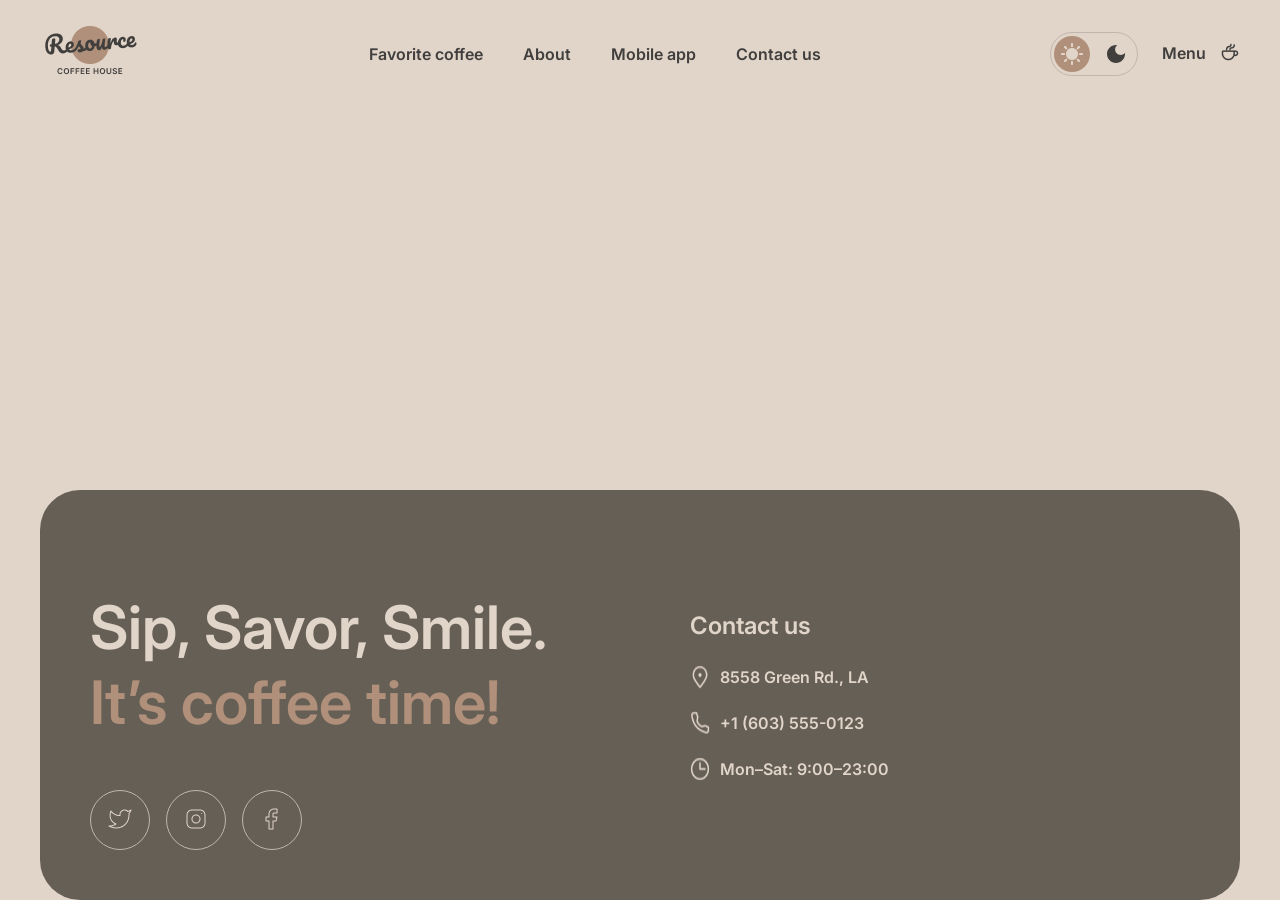
==== menu.html @ 828ef504 "feat: add burger menu" ====
<!DOCTYPE html>
<html lang="en">
<head>
    <meta charset="UTF-8">
    <meta name="viewport" content="width=device-width, initial-scale=1.0">
    <link rel="preconnect" href="https://fonts.googleapis.com">
    <link rel="preconnect" href="https://fonts.gstatic.com" crossorigin>
    <link href="https://fonts.googleapis.com/css2?family=Inter:ital,opsz,wght@0,14..32,100..900;1,14..32,100..900&display=swap" rel="stylesheet">
    <link rel="stylesheet" href="style.css">
    <title>Coffee House</title>
</head>
<body>
    <header>
        <div class="container header-container">
            <div class="header-menu">
                <a href="index.html" class="logo">
                    <img src="./assets/png/logo.png" alt="logo">
                </a>
                <nav>
                    <ul>
                        <li><a href="#favorite-coffee">Favorite coffee</a></li>
                        <li><a href="#about">About</a></li>
                        <li><a href="#mobile-app">Mobile app</a></li>
                        <li><a href="#footer">Contact us</a></li>
                    </ul>      
                </nav>
                <div class="header-action">
                    <div class="theme-switch">
                        <label class="switch">
                            <input type="checkbox">
                            <span class="slider-switch"></span>
                        </label>
                    </div>
                    <div class="coffee-menu">
                        <a href="#">Menu</a>
                    </div>
                </div>
                <div class="burger-menu active">
                </div>
            </div>
        </div>
    </header>
    <main>
    </main>
    <footer id="footer">
        <div class="container footer-container">
            <div class="footer-container-info">
                <div class="footer-info">
                    <h2>Sip, Savor, Smile.<br><span class="text-accent">It’s coffee time!</span></h2>
                    <div class="socials">
                        <button class="socials-btn">
                            <img src="./assets/png/twitter.png" alt="twitter">
                        </button>
                        <button class="socials-btn">
                            <img src="./assets/png/instagram.png" alt="instagram">
                        </button>
                        <button class="socials-btn">
                            <img src="./assets/png/facebook.png" alt="facebook">
                        </button>
                    </div>
                </div>
                <div class="contacts-info">
                    <h3>Contact us</h3>
                    <a href="#">
                        <img src="./assets/png/pin-alt.png" alt="pin-alt">
                        <span>8558 Green Rd.,  LA</span>
                    </a>
                    <a href="#">
                        <img src="./assets/png/phone.png" alt="phone">
                        <span>+1 (603) 555-0123</span>
                    </a>
                    <a href="#">
                        <img src="./assets/png/clock.png" alt="clock">
                        <span>Mon–Sat: 9:00–23:00</span>
                    </a>
                </div>
            </div>
        </div>
    </footer>
</body>
</html>
---- style.css ----
html {
  scroll-behavior: smooth;
}
body {
    display: flex;
    flex-direction: column;
    justify-content: space-between;
    min-width: 320px;
    min-height: 100vh;
    margin: 0;
    padding: 0;
    font-family: "Inter", sans-serif;
    background-color: #E1D4C9;
    color: #403F3D;
}
*{
    box-sizing: border-box;
}
h1 {
    font-size: 72px;
    font-weight: 600;
    line-height: 105%;
    color: #E1D4C9;
}
h1.accent {
    font-style: italic;
}
h2 {
    font-size: 60px;
    font-weight: 600;
    line-height: 125%;
}
h2.accent {
    font-style: italic;
}
h3 {
    font-size: 24px;
    font-weight: 600;
    line-height: 125%;
}
a {
    font-size: 16px;
    font-weight: 600;
    line-height: 150%;
    text-decoration: none;
    color: #403F3D;
    border-bottom: 2px solid transparent;
    transition: border-color 0.3s ease;
}
a:hover {
    border-bottom-color: #403F3D;  
}
.logo:hover {
    border-bottom-color: transparent; 
}
.text-accent {
    color: #B0907A;
}
.text-caption {
    font-size: 10px;
    line-height: 140%;
}
.button-primary {
    padding: 20px 78px;
    background-color: #E1D4C9;
    border-radius: 100px;
    border: none;
    font-family: "Inter", sans-serif;
    font-size: 16px;
    font-weight: 600;
    color: #403F3D;
}
.container {
    max-width: 1440px;
    width: 100%;
    margin: 0 auto;
    padding: 0 40px;
}
.header-container {
    position: relative;
    padding-top: 20px;
}
.header-menu {
    position: relative;
    display: flex;
    flex-direction: row;
    justify-content: space-between;
    align-items: center;
}
nav ul {
    display: flex;
    padding: 0;
}
nav ul li {
    list-style: none;
    margin: 0 20px;
}
.switch {
    position: relative;
    display: inline-block;
    width: 88px;
    height: 44px;
    border: 1px #C1B6AD solid;
    border-radius: 100px;
}
.switch input {
    opacity: 0;
    width: 0;
    height: 0;
}
.slider-switch {
    position: absolute;
    cursor: pointer;
    top: 0;
    left: 0;
    right: 0;
    bottom: 0;
    border: 1px #C1B6AD;
    border-radius: 50%;
    -webkit-transition: .4s;
    transition: .4s;
}
.slider-switch:before {
    position: absolute;
    content: "";
    background: #B0907A url("./assets/png/Sun.png") no-repeat 50% 50%;
    height: 36px;
    width: 36px;
    left: 3px;
    bottom: 3px;
    border-radius: 50%;
    -webkit-transition: .4s;
    transition: .4s;
}
.slider-switch::after {
    position: absolute;
    content: "";
    background: url("./assets/svg/Moon.svg") no-repeat 50% 50%;
    height: 36px;
    width: 36px;
    right: 3px;
    bottom: 3px;
    border-radius: 50%;
    -webkit-transition: .4s;
    transition: .4s;
}
.header-action {
    display: flex;
    align-items: center;
}
.coffee-menu {
    padding: 0 0 0 24px;
}
.coffee-menu a {
    display: inline-block;
    position: relative;
    padding-right: 34px;
    text-decoration: none;
}
.coffee-menu a::after {
    position: absolute;
    content: "";
    right: 0;
    bottom: 3px;
    width: 20px;
    height: 20px;
    background: url("./assets/png/coffee-cup.png") no-repeat 50% 50%;
}
.burger-menu {
    display: none;
    position: absolute;
    right: 0;
    width: 40px;
    height: 40px;
    flex-direction: column;
    justify-content: center;
    align-items: center;
    cursor: pointer;
}
.burger-menu::before,
.burger-menu::after {
    content: '';
    position: absolute;
    width: 20px;
    height: 1px;
    margin: 4px 0;
    background-color: #181C29;
    list-style: none;
    transition: 0.3s ease;
}
.burger-menu::before {
    top: 10px;
}
.burger-menu::after {
    bottom: 10px;
}
.burger-menu.active::before {
    transform: rotate(45deg) translate(3px, 3px);
}
.burger-menu.active::after {
    transform: rotate(-45deg) translate(5px, -5px);
}
.hero {
    min-height: 644px;
    margin-top: 20px;
    background: url("./assets/jpg/img-hero.jpg") no-repeat 50% 50%;
    border-radius: 40px;
}
.hero-info {
    max-width: 730px;
    padding: 100px;
}
.hero-info h1 {
    margin: 0;
}
.hero-info p {
    padding: 40px 0;
    color: #E1D4C9;
}
.button-primary{
    display: inline-block;
    position: relative;
}
.button-primary::after {
    position: absolute;
    content: "";
    right: 50px;
    width: 20px;
    height: 20px;
    background: url("./assets/png/coffee-cup.png") no-repeat 50% 50%;
    opacity: 0;
    transition: 0.5s;
}
.button-primary:hover::after {
    opacity: 1;
}
.favorite-coffee {
    text-align: center;
}
.slider {
    position: relative;
    margin-bottom: 100px;
}
.slider-info {
    max-width: 1152px;
    margin: 0 auto;
}
.slider-item {
    max-width: 480px;
    margin: 0 auto;
}
.slider-сontrols button {
    position: absolute;
    top: 50%;
    width: 60px;
    height: 60px;
    border: 1px #665F55 solid;
    border-radius: 50%;
    background-color: inherit;
    cursor: pointer;
    transition: 0.5s;
}
.slider-сontrols button:hover {
    background-color: #665F55;
    color: #E1D4C9;
}
.slider-prev {
    left: 0;
}
.slider-next {
    right: 0;
}
.about-image {
    display: flex;
    gap: 16px;
    /*max-height: 1060px;*/
}
.col {
    flex: 1;
    display: flex;
    flex-direction: column;
    gap: 16px;
}
.col img {
  max-width: 100%;
  display: block;
  border-radius: 20px;
}
.big {
  aspect-ratio: 1 / 1; 
  object-fit: cover;
}
.small {
  aspect-ratio: 3 / 2;
  object-fit: cover;
}
.mobile-app .container {
    display: flex;
    align-items: center;
    gap: 100px;
    margin: 100px auto;
}
.mobile-app-button {
    margin-top: 40px;
}
.mobile-app-button button {
    padding: 12px 40px 12px 64px;
    border-radius: 100px;
    border: 1px solid #665F55;
    background-color: inherit;
    text-align: left;
    cursor: pointer;
}
.mobile-app-button span {
    display: block;
}
.btn-app-store {
    background: url(./assets/png/app-store.png) 20px 8px no-repeat;
}
.btn-google-play {
    background: url(./assets/png/google-play.png) 20px 8px no-repeat;
}
.mobile-app-img img {
    max-width: 100%;
}
.footer-container-info {
    display: flex;
    align-items: center;
    gap: 100px;
    padding: 50px;
    background-color: #665F55;
    border-radius: 40px;
}
.footer-info {
    flex: 1;
}
.footer-info h2 {
    color: #E1D4C9;
}
.socials-btn {
    height: 60px;
    width: 60px;
    margin-right: 12px;
    background-color: inherit;
    border: 1px solid #C1B6AD;
    border-radius: 100px; 
    cursor: pointer;
}
.socials-btn:hover {
    background-color: #E1D4C9;
}
.contacts-info {
    flex: 1;
    color: #E1D4C9;
}
.contacts-info a {
    display: flex;
    gap: 10px 10px;
    margin: 20px 0;
    color: #E1D4C9;
} 

@media (max-width: 860px) {
    nav ul li { 
        margin: 0 10px;
    }
    .coffee-menu {
        padding: 0 0 0 10px;
    }
}
@media (max-width: 768px) {
    .burger-menu {
        display: block;
    }
    .header-action {
        margin-right: 55px;
    }
    nav ul {
        position: absolute;
        left: 0;
        flex-direction: column;
        justify-content: center;       
        align-items: center;
        height: 100vh;
        width: 100%;
        background-color: #E1D4C9;
        margin: 0 auto;
        
    }
    nav ul li {
        margin: 30px 0;
    }
    .coffee-menu {
        position: absolute;
        left: 50%;
        bottom: 0;
        z-index: 5;
        padding: 0;
    }
}
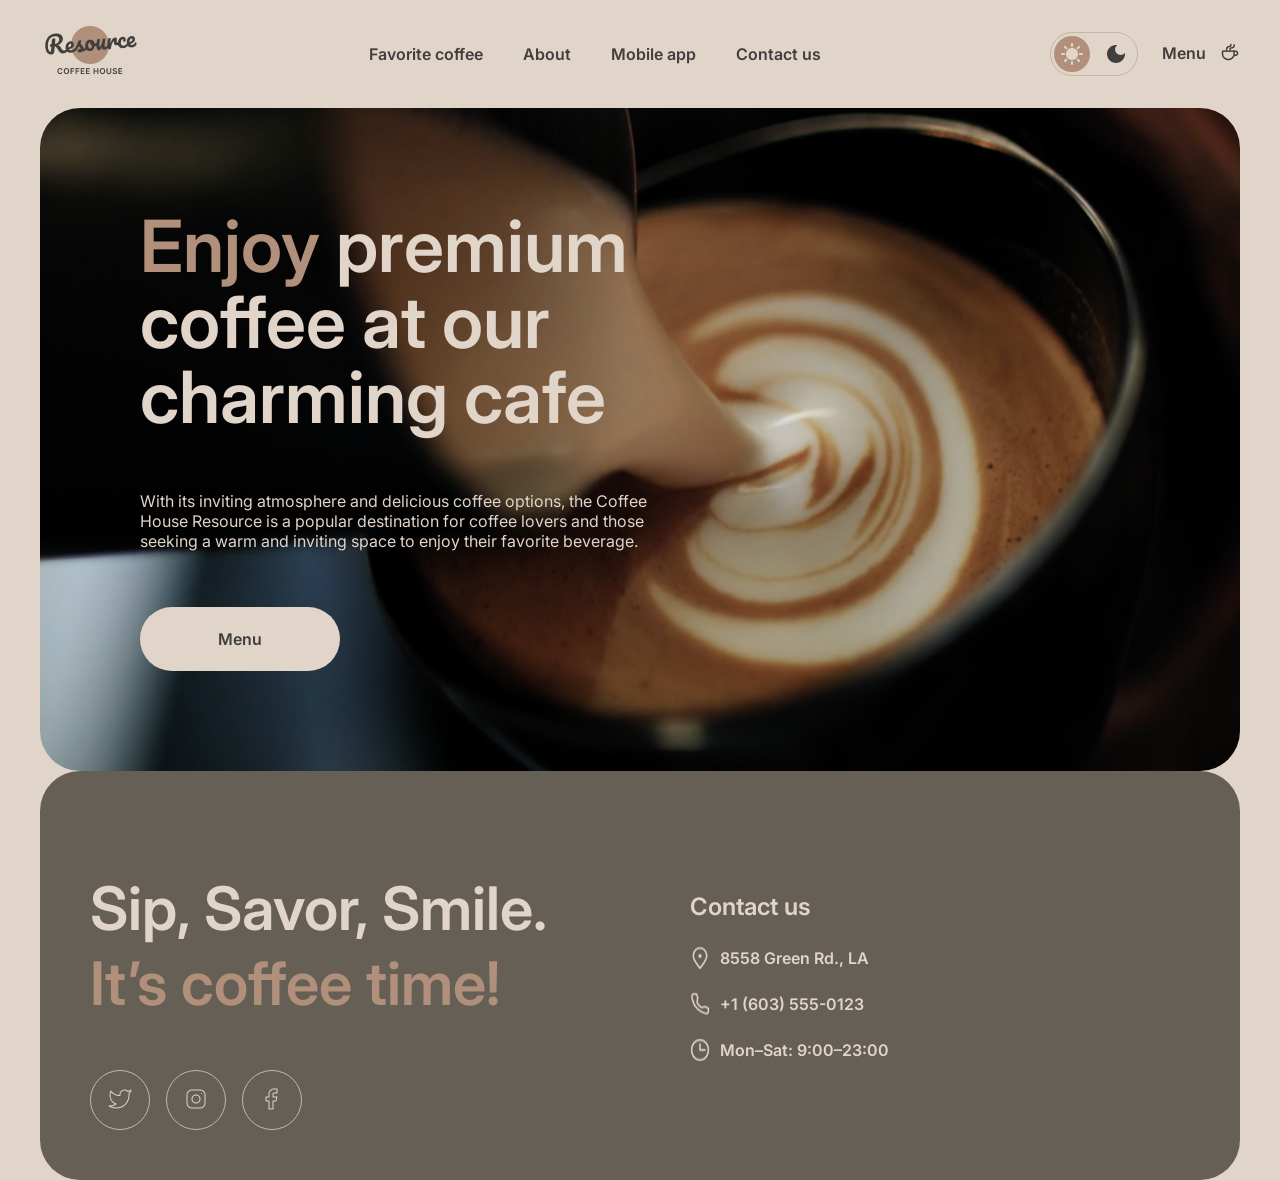
==== commit cb942892: "fix: burger-menu" ====
--- a/menu.html
+++ b/menu.html
@@ -17,11 +17,12 @@
                     <img src="./assets/png/logo.png" alt="logo">
                 </a>
                 <nav>
-                    <ul>
+                    <ul class="nav-list">
                         <li><a href="#favorite-coffee">Favorite coffee</a></li>
                         <li><a href="#about">About</a></li>
                         <li><a href="#mobile-app">Mobile app</a></li>
                         <li><a href="#footer">Contact us</a></li>
+                        <li class="item-menu"><a href="menu.html">Menu</a></li>
                     </ul>      
                 </nav>
                 <div class="header-action">
@@ -35,8 +36,18 @@
                         <a href="#">Menu</a>
                     </div>
                 </div>
-                <div class="burger-menu active">
+                <div class="burger-menu">
                 </div>
+            </div>
+            <div class="hero">
+                 <div class="hero-info">
+                    <h1><span class="text-accent">Enjoy</span> premium coffee at our charming cafe</h1>
+                    <p>With its inviting atmosphere and delicious coffee options, the Coffee House Resource is a popular destination 
+                        for coffee lovers and those seeking a warm and inviting space to enjoy their favorite beverage.
+                    </p>
+                    <a  class="button-primary" href="menu.html">Menu</a>
+
+                 </div>
             </div>
         </div>
     </header>
@@ -77,5 +88,6 @@
             </div>
         </div>
     </footer>
+    <script src="js.js"></script>
 </body>
 </html>
--- a/style.css
+++ b/style.css
@@ -13,6 +13,11 @@
     background-color: #E1D4C9;
     color: #403F3D;
 }
+body.open-menu {
+    overflow: hidden;
+    position: fixed;
+    width: 100%;
+}
 *{
     box-sizing: border-box;
 }
@@ -61,6 +66,7 @@
     line-height: 140%;
 }
 .button-primary {
+    display: inline-block;
     padding: 20px 78px;
     background-color: #E1D4C9;
     border-radius: 100px;
@@ -81,7 +87,6 @@
     padding-top: 20px;
 }
 .header-menu {
-    position: relative;
     display: flex;
     flex-direction: row;
     justify-content: space-between;
@@ -94,6 +99,21 @@
 nav ul li {
     list-style: none;
     margin: 0 20px;
+}
+.item-menu {
+    display: none;
+    position: relative;
+    padding-right: 30px;
+    margin-top: 50px;
+}
+.item-menu::after {
+    position: absolute;
+    content: "";
+    right: 0px;
+    bottom: 3px;
+    width: 20px;
+    height: 20px;
+    background: url("./assets/png/coffee-cup.png") no-repeat 50% 50%;
 }
 .switch {
     position: relative;
@@ -169,9 +189,11 @@
 .burger-menu {
     display: none;
     position: absolute;
-    right: 0;
+    right: 40px;
     width: 40px;
     height: 40px;
+    border: 1px solid #665F55;
+    border-radius: 50%;
     flex-direction: column;
     justify-content: center;
     align-items: center;
@@ -183,16 +205,17 @@
     position: absolute;
     width: 20px;
     height: 1px;
+    left: 25%;
     margin: 4px 0;
     background-color: #181C29;
     list-style: none;
     transition: 0.3s ease;
 }
 .burger-menu::before {
-    top: 10px;
+    top: 9px;
 }
 .burger-menu::after {
-    bottom: 10px;
+    bottom: 9px;
 }
 .burger-menu.active::before {
     transform: rotate(45deg) translate(3px, 3px);
@@ -216,10 +239,6 @@
 .hero-info p {
     padding: 40px 0;
     color: #E1D4C9;
-}
-.button-primary{
-    display: inline-block;
-    position: relative;
 }
 .button-primary::after {
     position: absolute;
@@ -367,6 +386,13 @@
     .coffee-menu {
         padding: 0 0 0 10px;
     }
+    .mobile-app .container {
+        flex-direction: column;
+    }
+    .footer-container-info {
+        flex-direction: column;
+        align-items: flex-start;
+    }
 }
 @media (max-width: 768px) {
     .burger-menu {
@@ -375,7 +401,7 @@
     .header-action {
         margin-right: 55px;
     }
-    nav ul {
+    .nav-list {
         position: absolute;
         left: 0;
         flex-direction: column;
@@ -385,16 +411,23 @@
         width: 100%;
         background-color: #E1D4C9;
         margin: 0 auto;
-        
+        transform: translateX(768px); 
+        transition: transform 0.5s ease;
+    }
+    .nav-list.active {
+        transform: translateX(0);  
+        transition: transform 0.5s ease ;
     }
     nav ul li {
-        margin: 30px 0;
+        margin: 25px 0;
+    }
+    .item-menu {
+        display: block;
     }
     .coffee-menu {
-        position: absolute;
-        left: 50%;
-        bottom: 0;
-        z-index: 5;
-        padding: 0;
+        display: none;
+    }
+    .col .small {
+        display: none;
     }
 }   
